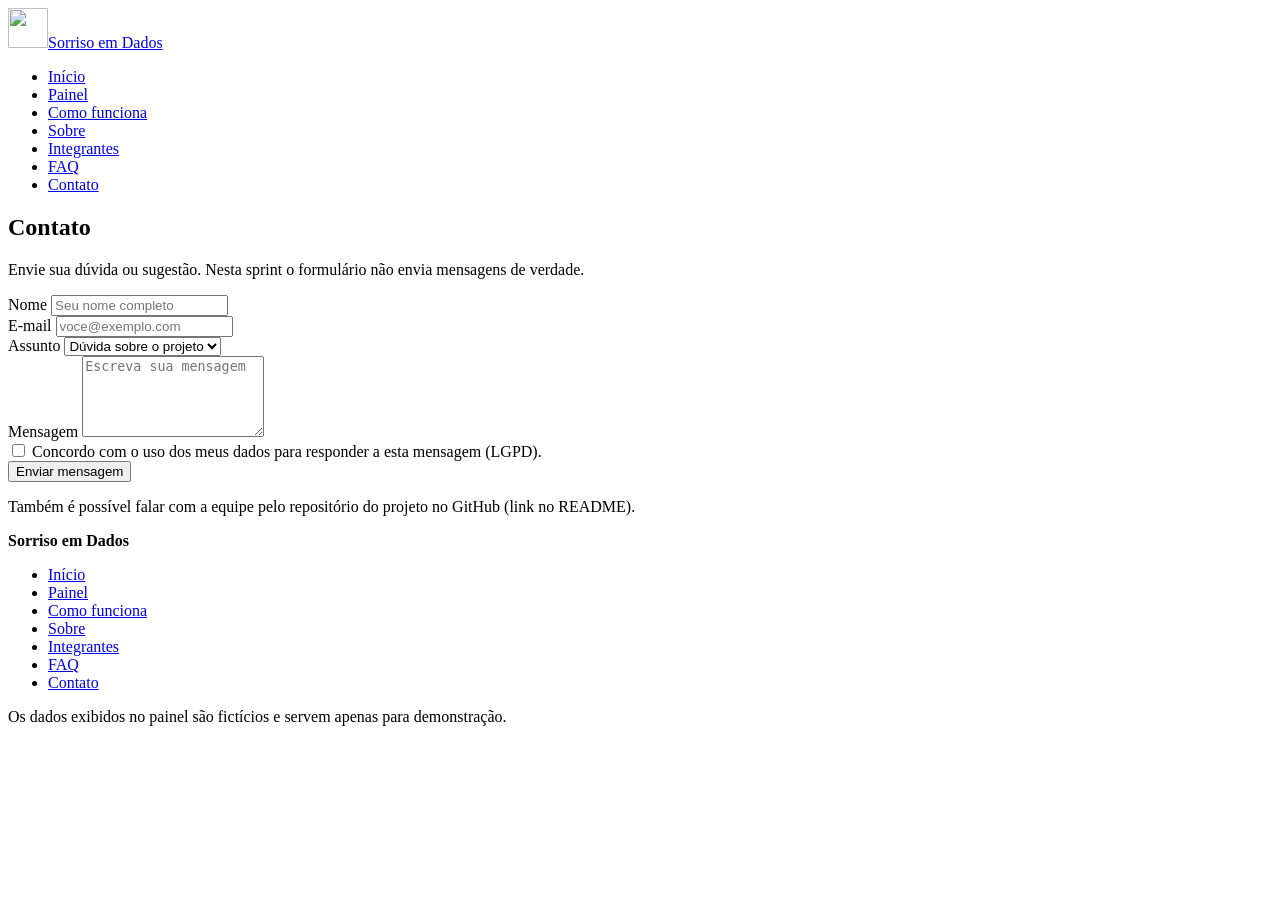
==== contato.html @ 006eeec0 "Alteração da identidade visual" ====
<!DOCTYPE html>
<html lang="pt-BR">
    <head>
        <meta charset="UTF-8">
        <meta name="viewport" content="width=device-width, initial-scale=1.0">
        <meta name="description" content="Fale com a equipe do projeto.">
        <title>Contato - Sorriso em Dados</title>
        <link rel="icon" href="imagens/logo.svg" type="image/svg+xml">
        <link rel="stylesheet" href="css/style.css">
    </head>
    <body>
        <!-- Cabeçalho padrão (igual em todas as páginas) -->
        <header class="cabecalho">
            <div class="container cabecalho__interno">
                <a class="marca" href="index.html"><img src="imagens/logo.svg" alt="" width="40" height="40">Sorriso em Dados</a>
                <nav aria-label="Menu principal">
                    <ul class="menu__lista">
                        <li><a class="menu__link" href="index.html">Início</a></li>
                        <li><a class="menu__link" href="dashboard.html">Painel</a></li>
                        <li><a class="menu__link" href="integracao.html">Como funciona</a></li>
                        <li><a class="menu__link" href="sobre.html">Sobre</a></li>
                        <li><a class="menu__link" href="integrantes.html">Integrantes</a></li>
                        <li><a class="menu__link" href="faq.html">FAQ</a></li>
                        <li><a class="menu__link" href="contato.html" aria-current="page">Contato</a></li>
                    </ul>
                </nav>
            </div>
        </header>
        <main>
            <section class="secao" aria-labelledby="t-ct">
                <div class="container">
                    <h1 id="t-ct">Contato</h1>
                    <p>Envie sua dúvida ou sugestão. Nesta sprint o formulário não envia mensagens de verdade.</p>
                    <form class="formulario" action="#" method="post">
                        <div>
                            <label for="nome">Nome</label>
                            <input type="text" id="nome" name="nome" placeholder="Seu nome completo" autocomplete="name" required>
                        </div>
                        <div>
                            <label for="email">E-mail</label>
                            <input type="email" id="email" name="email" placeholder="voce@exemplo.com" autocomplete="email" required>
                        </div>
                        <div>
                            <label for="assunto">Assunto</label>
                            <select id="assunto" name="assunto">
                                <option>Dúvida sobre o projeto</option>
                                <option>Quero ser parceiro</option>
                                <option>Sugestão</option>
                            </select>
                        </div>
                        <div>
                            <label for="mensagem">Mensagem</label>
                            <textarea id="mensagem" name="mensagem" rows="5" placeholder="Escreva sua mensagem" required></textarea>
                        </div>
                        <div>
                            <input type="checkbox" id="lgpd" name="lgpd" required>
                            <label for="lgpd">Concordo com o uso dos meus dados para responder a esta mensagem (LGPD).</label>
                        </div>
                        <div>
                            <button class="btn btn--primario" type="submit">Enviar mensagem</button>
                        </div>
                    </form>
                    <p>Também é possível falar com a equipe pelo repositório do projeto no GitHub (link no README).</p>
                </div>
            </section>
        </main>
        <!-- Rodapé padrão (igual em todas as páginas) -->
        <footer class="rodape">
            <div class="container">
                <p><strong>Sorriso em Dados</strong></p>
                <ul class="rodape__lista">
                    <li><a href="index.html">Início</a></li>
                    <li><a href="dashboard.html">Painel</a></li>
                    <li><a href="integracao.html">Como funciona</a></li>
                    <li><a href="sobre.html">Sobre</a></li>
                    <li><a href="integrantes.html">Integrantes</a></li>
                    <li><a href="faq.html">FAQ</a></li>
                    <li><a href="contato.html">Contato</a></li>
                </ul>
                <p>Os dados exibidos no painel são fictícios e servem apenas para demonstração.</p>
            </div>
        </footer>
    </body>
</html>
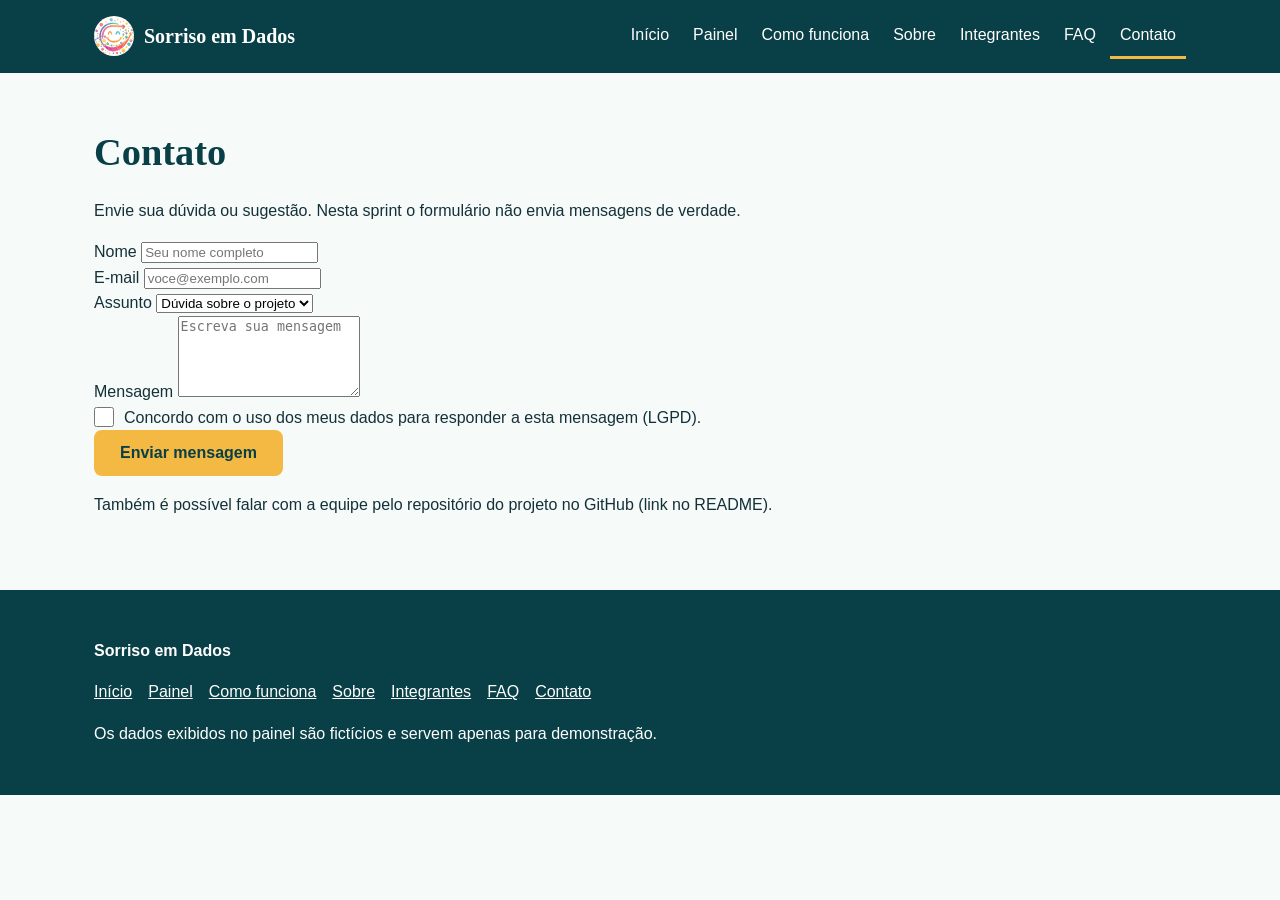
==== commit b76cc330: "Alinhamento do texto com caixa de formulário" ====
--- a/contato.html
+++ b/contato.html
@@ -52,7 +52,7 @@
                             <label for="mensagem">Mensagem</label>
                             <textarea id="mensagem" name="mensagem" rows="5" placeholder="Escreva sua mensagem" required></textarea>
                         </div>
-                        <div>
+                        <div class="formulario__aceite">
                             <input type="checkbox" id="lgpd" name="lgpd" required>
                             <label for="lgpd">Concordo com o uso dos meus dados para responder a esta mensagem (LGPD).</label>
                         </div>
--- a/css/style.css
+++ b/css/style.css
@@ -0,0 +1,139 @@
+/* ==========================================================
+   style.css - Sorriso em Dados (Sprint 01, desktop)
+   1 Variáveis | 2 Base | 3 Layout | 4 Cabeçalho | 5 Botões
+   6 Cards | 7 Componentes | 8 Formulário | 9 Rodapé
+   10 Utilitários | 11 Media queries (992px e 1300px)
+   ========================================================== */
+
+/* ===== 1. Variáveis (paleta e tipografia) ===== */
+:root{--fundo:#F6FAF8;--branco:#fff;--primaria:#0E5A63;--escura:#093F46;--sol:#F4B942;--texto:#14313A;--suave:#4B6670;--menta:#DCEEE9;--borda:#C9DED8;--titulo:Georgia,"Times New Roman",serif;--corpo:"Segoe UI",Roboto,Arial,sans-serif}
+
+/* ===== 2. Base ===== */
+*,*::before,*::after{box-sizing:border-box}
+body{margin:0;font:1rem/1.6 var(--corpo);color:var(--texto);background:var(--fundo)}
+img{max-width:100%}
+h1,h2,h3{font-family:var(--titulo);line-height:1.2;margin:0 0 .6em;color:var(--escura)}
+h1{font-size:2.4rem}
+h2{font-size:1.7rem}
+h3{font-size:1.15rem}
+a{color:var(--primaria)}
+:focus-visible{outline:3px solid var(--primaria);outline-offset:3px}
+.cabecalho :focus-visible,.rodape :focus-visible{outline-color:var(--sol)}
+.sr-somente{position:absolute;left:-9999px}
+
+/* ===== 3. Layout ===== */
+.container{margin:0 auto;padding:0 24px}
+.secao{padding:56px 0}
+.secao--menta{background:var(--menta)}
+.grade{display:grid;gap:24px}
+.aviso{background:#FCEBC2;border-radius:8px;padding:10px 16px;font-size:.95rem}
+
+/* ===== 4. Cabeçalho e menu ===== */
+.cabecalho{background:var(--escura);color:#fff}
+.cabecalho__interno{display:flex;align-items:center;justify-content:space-between;padding-top:14px;padding-bottom:14px}
+.marca{display:flex;align-items:center;gap:10px;color:#fff;text-decoration:none;font:700 1.25rem var(--titulo)}
+.menu__lista{display:flex;gap:4px;margin:0;padding:0;list-style:none}
+.menu__link{display:block;padding:8px 10px;color:#fff;text-decoration:none;border-bottom:3px solid transparent}
+.menu__link:hover,.menu__link[aria-current="page"]{border-color:var(--sol)}
+
+/* ===== 5. Botões ===== */
+.btn{display:inline-block;padding:12px 24px;border:2px solid var(--primaria);border-radius:8px;font:700 1rem var(--corpo);text-decoration:none;cursor:pointer}
+.btn--primario{background:var(--sol);border-color:var(--sol);color:var(--escura)}
+.btn--secundario{background:transparent;color:var(--primaria)}
+
+/* ===== 6. Cards ===== */
+.card{background:var(--branco);border:1px solid var(--borda);border-radius:12px;padding:24px}
+.card__icone{width:48px;height:48px;margin-bottom:12px}
+.destaque{display:block;font:700 2.2rem var(--titulo);color:var(--primaria)}
+
+/* ===== 7. Componentes ===== */
+/* Hero e prévia do painel */
+.hero{background:var(--menta);padding:64px 0}
+.hero__conteudo{display:grid;gap:40px;align-items:center}
+.hero__lead{font-size:1.15rem;color:var(--suave)}
+.hero__acoes{display:flex;gap:12px;margin-top:24px}
+.previa{background:var(--branco);border-radius:20px;padding:24px;box-shadow:0 12px 32px rgba(9,63,70,.18)}
+.previa__titulo{margin:0 0 12px;font-weight:700}
+/* Gráfico de barras (só CSS) */
+.barras{display:flex;align-items:flex-end;gap:12px;height:180px;border-bottom:2px solid var(--borda)}
+.barras__item{flex:1;height:var(--pct);background:var(--primaria);border-radius:6px 6px 0 0}
+.rotulos{display:flex;gap:12px;font-size:.85rem;color:var(--suave)}
+.rotulos span{flex:1;text-align:center}
+/* Funil */
+.funil__linha{display:grid;grid-template-columns:130px 1fr 60px;align-items:center;gap:12px;margin-bottom:10px}
+.funil__barra{width:var(--pct);height:24px;background:var(--primaria);border-radius:6px}
+/* Fluxo em etapas */
+.fluxo{display:grid;gap:36px;margin:0;padding:0;list-style:none;counter-reset:etapa}
+.fluxo__etapa{position:relative;counter-increment:etapa}
+.fluxo__etapa::before{content:counter(etapa);display:flex;align-items:center;justify-content:center;width:36px;height:36px;margin-bottom:8px;border-radius:50%;background:var(--sol);font-weight:700;color:var(--escura)}
+/* Linha do tempo (roadmap) */
+.linha-tempo{margin:0;padding:0 0 0 24px;list-style:none;border-left:3px solid var(--borda)}
+.linha-tempo li{position:relative;margin-bottom:20px}
+.linha-tempo li::before{content:"";position:absolute;left:-33px;top:6px;width:14px;height:14px;border-radius:50%;background:var(--primaria)}
+.linha-tempo__atual::before{background:var(--sol)!important}
+/* Tabela e selos */
+.tabela{width:100%;border-collapse:collapse}
+.tabela th,.tabela td{padding:10px 12px;text-align:left;border-bottom:1px solid var(--borda)}
+.selo{padding:2px 10px;border-radius:99px;background:var(--menta);font-size:.85rem}
+.selo--pendente{background:#FCEBC2}
+/* Integrantes */
+.integrante{text-align:center}
+.integrante__foto{width:120px;height:120px;border-radius:50%;background:var(--menta)}
+.integrante__links{display:flex;justify-content:center;gap:12px}
+/* FAQ (details/summary, sem JavaScript) */
+.faq details{margin-bottom:12px;padding:16px 20px;background:var(--branco);border:1px solid var(--borda);border-radius:8px}
+.faq summary{font-weight:700;cursor:pointer}
+
+/* ===== 8. Formulário ===== */
+.formulario__aceite{display:flex;align-items:flex-start;gap:10px}
+.formulario__aceite input{flex:none;width:20px;height:20px;margin:2px 0 0}
+.formulario__aceite label{margin:0}
+
+/* ===== 9. Rodapé ===== */
+.rodape{padding:32px 0;background:var(--escura);color:#fff}
+.rodape a{color:#fff}
+.rodape__lista{display:flex;flex-wrap:wrap;gap:16px;margin:12px 0;padding:0;list-style:none}
+
+/* ===== 10. Utilitários de porcentagem (barras e funil) ===== */
+.pct-5{--pct:5%}
+.pct-10{--pct:10%}
+.pct-15{--pct:15%}
+.pct-20{--pct:20%}
+.pct-25{--pct:25%}
+.pct-30{--pct:30%}
+.pct-35{--pct:35%}
+.pct-40{--pct:40%}
+.pct-45{--pct:45%}
+.pct-50{--pct:50%}
+.pct-55{--pct:55%}
+.pct-60{--pct:60%}
+.pct-65{--pct:65%}
+.pct-70{--pct:70%}
+.pct-75{--pct:75%}
+.pct-80{--pct:80%}
+.pct-85{--pct:85%}
+.pct-90{--pct:90%}
+.pct-95{--pct:95%}
+.pct-100{--pct:100%}
+
+/* ===== 11. Media queries ===== */
+/* Desktop (laptops e desktops, 992px ou mais) */
+@media (min-width:992px){
+.container{max-width:1140px}
+.grade--2{grid-template-columns:repeat(2,1fr)}
+.grade--3{grid-template-columns:repeat(3,1fr)}
+.grade--4{grid-template-columns:repeat(4,1fr)}
+.hero__conteudo{grid-template-columns:1.1fr .9fr}
+.fluxo{grid-template-columns:repeat(4,1fr)}
+.fluxo__etapa:not(:last-child)::after{content:"";position:absolute;top:14px;right:-24px;width:10px;height:10px;border-top:3px solid var(--primaria);border-right:3px solid var(--primaria);transform:rotate(45deg)}
+.grade--equipe{grid-template-columns:repeat(6,1fr)}
+.grade--equipe .integrante{grid-column:span 2}
+.grade--equipe .integrante:nth-child(4){grid-column:2/4}
+.grade--equipe .integrante:nth-child(5){grid-column:4/6}
+}
+/* Telas grandes (1300px ou mais) */
+@media (min-width:1300px){
+.container{max-width:1240px;padding:0 32px}
+h1{font-size:2.8rem}
+.secao{padding:72px 0}
+}
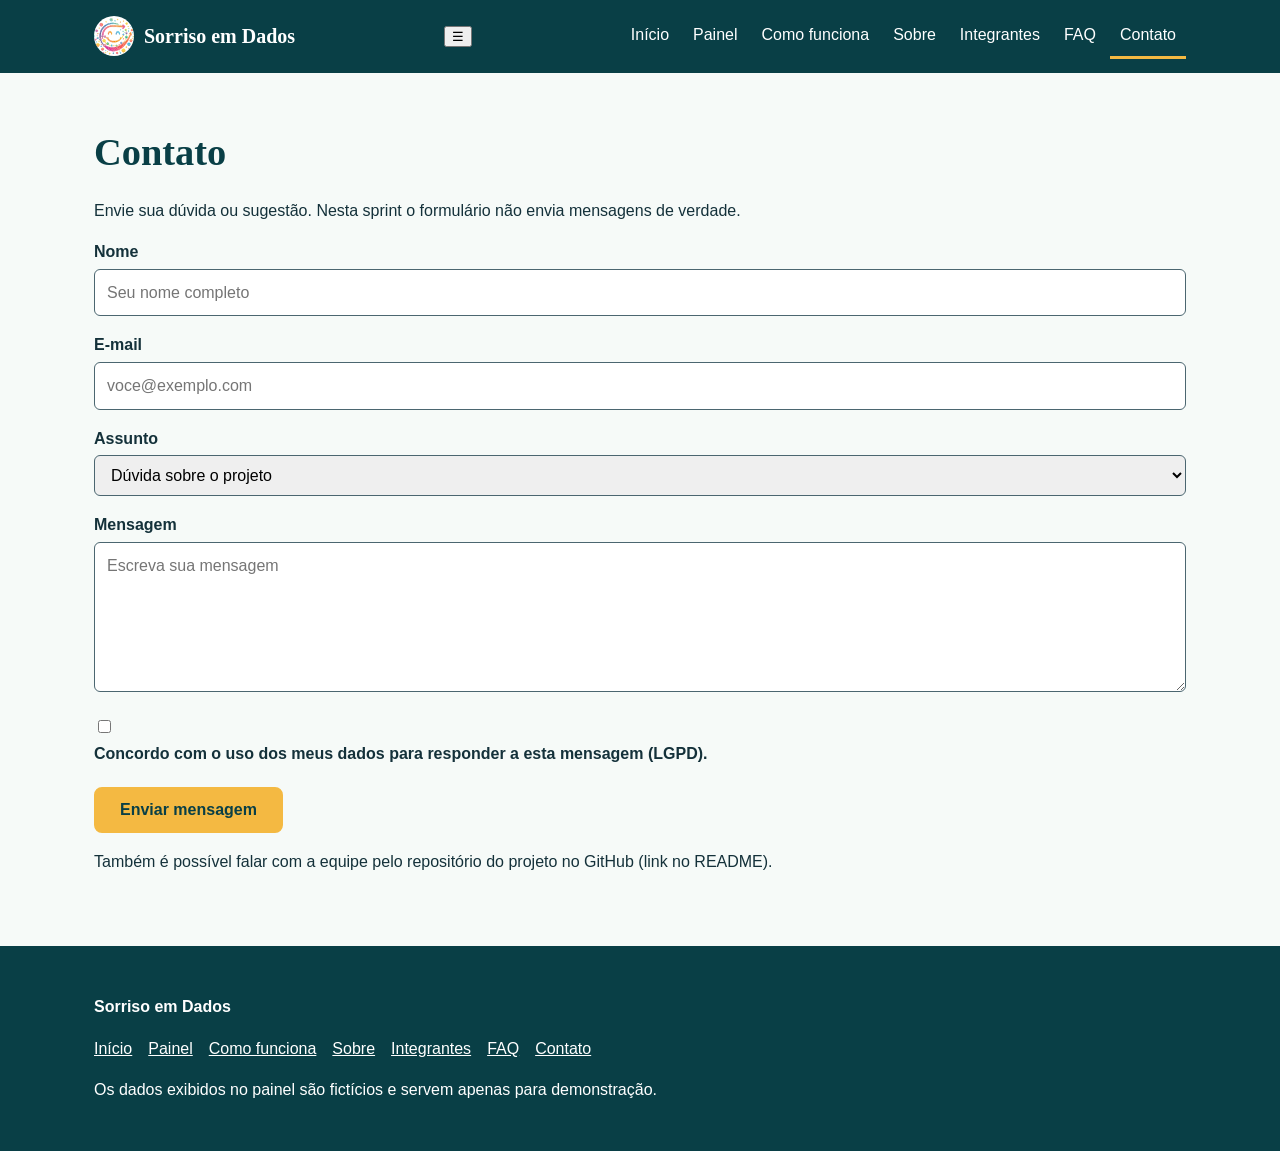
==== commit 0337b97a: "Adiciona botão do menu hambúrguer e link do script nas páginas" ====
--- a/contato.html
+++ b/contato.html
@@ -7,13 +7,18 @@
         <title>Contato - Sorriso em Dados</title>
         <link rel="icon" href="imagens/logo.svg" type="image/svg+xml">
         <link rel="stylesheet" href="css/style.css">
+        <script src="js/script.js" defer></script>
     </head>
     <body>
         <!-- Cabeçalho padrão (igual em todas as páginas) -->
         <header class="cabecalho">
             <div class="container cabecalho__interno">
                 <a class="marca" href="index.html"><img src="imagens/logo.svg" alt="" width="40" height="40">Sorriso em Dados</a>
-                <nav aria-label="Menu principal">
+                <button class="menu__botao" type="button"
+                    aria-expanded="false"
+                    aria-controls="menu-principal"
+                    aria-label="Abrir menu">☰</button>
+                <nav id="menu-principal" aria-label="Menu principal">
                     <ul class="menu__lista">
                         <li><a class="menu__link" href="index.html">Início</a></li>
                         <li><a class="menu__link" href="dashboard.html">Painel</a></li>
--- a/css/style.css
+++ b/css/style.css
@@ -85,9 +85,9 @@
 .faq summary{font-weight:700;cursor:pointer}
 
 /* ===== 8. Formulário ===== */
-.formulario__aceite{display:flex;align-items:flex-start;gap:10px}
-.formulario__aceite input{flex:none;width:20px;height:20px;margin:2px 0 0}
-.formulario__aceite label{margin:0}
+.formulario{display:grid;gap:16px}
+.formulario label{display:block;margin-bottom:4px;font-weight:600}
+.formulario input:not([type="checkbox"]),.formulario select,.formulario textarea{width:100%;padding:10px 12px;border:1px solid var(--suave);border-radius:6px;font:inherit}
 
 /* ===== 9. Rodapé ===== */
 .rodape{padding:32px 0;background:var(--escura);color:#fff}
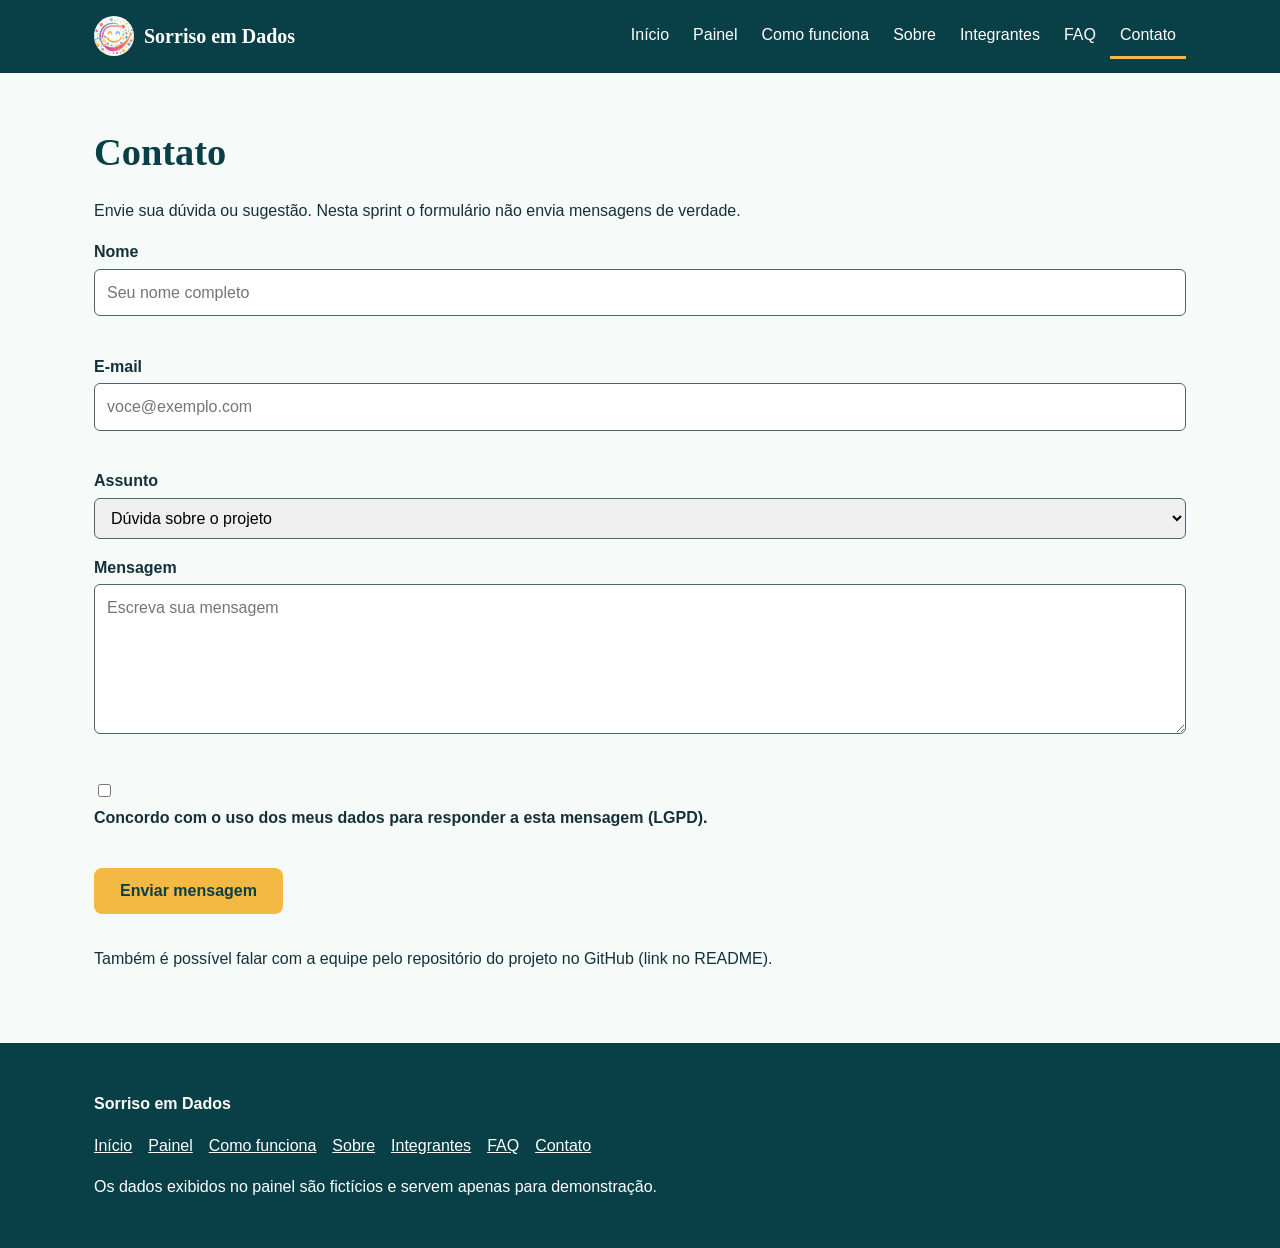
==== commit 1aeccb25: "Remove required e adiciona estrutura de mensagens de erro no formulário" ====
--- a/contato.html
+++ b/contato.html
@@ -19,6 +19,7 @@
                     aria-controls="menu-principal"
                     aria-label="Abrir menu">☰</button>
                 <nav id="menu-principal" aria-label="Menu principal">
+                <nav aria-label="Menu principal">
                     <ul class="menu__lista">
                         <li><a class="menu__link" href="index.html">Início</a></li>
                         <li><a class="menu__link" href="dashboard.html">Painel</a></li>
@@ -36,14 +37,16 @@
                 <div class="container">
                     <h1 id="t-ct">Contato</h1>
                     <p>Envie sua dúvida ou sugestão. Nesta sprint o formulário não envia mensagens de verdade.</p>
-                    <form class="formulario" action="#" method="post">
+                    <form class="formulario" id="form-contato" action="#" method="post" novalidate>
                         <div>
                             <label for="nome">Nome</label>
-                            <input type="text" id="nome" name="nome" placeholder="Seu nome completo" autocomplete="name" required>
+                            <input type="text" id="nome" name="nome" placeholder="Seu nome completo" autocomplete="name">
+                            <span class="formulario__erro" id="erro-nome" aria-live="polite"></span>
                         </div>
                         <div>
                             <label for="email">E-mail</label>
-                            <input type="email" id="email" name="email" placeholder="voce@exemplo.com" autocomplete="email" required>
+                            <input type="email" id="email" name="email" placeholder="voce@exemplo.com" autocomplete="email">
+                            <span class="formulario__erro" id="erro-email" aria-live="polite"></span>
                         </div>
                         <div>
                             <label for="assunto">Assunto</label>
@@ -55,15 +58,18 @@
                         </div>
                         <div>
                             <label for="mensagem">Mensagem</label>
-                            <textarea id="mensagem" name="mensagem" rows="5" placeholder="Escreva sua mensagem" required></textarea>
+                            <textarea id="mensagem" name="mensagem" rows="5" placeholder="Escreva sua mensagem"></textarea>
+                            <span class="formulario__erro" id="erro-mensagem" aria-live="polite"></span>
                         </div>
                         <div class="formulario__aceite">
-                            <input type="checkbox" id="lgpd" name="lgpd" required>
+                            <input type="checkbox" id="lgpd" name="lgpd">
                             <label for="lgpd">Concordo com o uso dos meus dados para responder a esta mensagem (LGPD).</label>
+                            <span class="formulario__erro" id="erro-lgpd" aria-live="polite"></span>
                         </div>
                         <div>
                             <button class="btn btn--primario" type="submit">Enviar mensagem</button>
                         </div>
+                        <p class="formulario__sucesso" id="sucesso-contato" role="status"></p>
                     </form>
                     <p>Também é possível falar com a equipe pelo repositório do projeto no GitHub (link no README).</p>
                 </div>
--- a/css/style.css
+++ b/css/style.css
@@ -13,7 +13,7 @@
 body{margin:0;font:1rem/1.6 var(--corpo);color:var(--texto);background:var(--fundo)}
 img{max-width:100%}
 h1,h2,h3{font-family:var(--titulo);line-height:1.2;margin:0 0 .6em;color:var(--escura)}
-h1{font-size:2.4rem}
+h1{font-size:2rem}
 h2{font-size:1.7rem}
 h3{font-size:1.15rem}
 a{color:var(--primaria)}
@@ -30,11 +30,16 @@
 
 /* ===== 4. Cabeçalho e menu ===== */
 .cabecalho{background:var(--escura);color:#fff}
-.cabecalho__interno{display:flex;align-items:center;justify-content:space-between;padding-top:14px;padding-bottom:14px}
+.cabecalho__interno{display:flex;flex-wrap:wrap;align-items:center;justify-content:space-between;padding-top:14px;padding-bottom:14px}
 .marca{display:flex;align-items:center;gap:10px;color:#fff;text-decoration:none;font:700 1.25rem var(--titulo)}
-.menu__lista{display:flex;gap:4px;margin:0;padding:0;list-style:none}
+.menu__lista{display:flex;flex-direction:column;gap:4px;margin:0;padding:0;list-style:none}
 .menu__link{display:block;padding:8px 10px;color:#fff;text-decoration:none;border-bottom:3px solid transparent}
 .menu__link:hover,.menu__link[aria-current="page"]{border-color:var(--sol)}
+
+/* Botão hambúrguer (visível só em mobile e tablets) */
+.menu__botao{display:block;background:none;border:2px solid #fff;border-radius:8px;color:#fff;font-size:1.5rem;line-height:1;padding:6px 12px;cursor:pointer}
+#menu-principal{display:none;width:100%}
+#menu-principal.aberto{display:block}
 
 /* ===== 5. Botões ===== */
 .btn{display:inline-block;padding:12px 24px;border:2px solid var(--primaria);border-radius:8px;font:700 1rem var(--corpo);text-decoration:none;cursor:pointer}
@@ -88,6 +93,10 @@
 .formulario{display:grid;gap:16px}
 .formulario label{display:block;margin-bottom:4px;font-weight:600}
 .formulario input:not([type="checkbox"]),.formulario select,.formulario textarea{width:100%;padding:10px 12px;border:1px solid var(--suave);border-radius:6px;font:inherit}
+/* Validação: mensagens e destaque de erro */
+.formulario__erro{display:block;min-height:1.2em;margin-top:4px;font-size:.9rem;color:#B3261E}
+.formulario input.campo--erro,.formulario textarea.campo--erro{border-color:#B3261E;border-width:2px}
+.formulario__sucesso{margin:0;font-weight:600;color:#1E6B34}
 
 /* ===== 9. Rodapé ===== */
 .rodape{padding:32px 0;background:var(--escura);color:#fff}
@@ -117,8 +126,31 @@
 .pct-100{--pct:100%}
 
 /* ===== 11. Media queries ===== */
+/* Mobile (até 480px) */
+@media (max-width:480px){
+.container{padding:0 16px}
+.secao{padding:40px 0}
+.hero{padding:40px 0}
+.hero__acoes{flex-direction:column}
+.hero__acoes .btn{text-align:center}
+.funil__linha{grid-template-columns:90px 1fr 48px}
+.barras{gap:6px}
+.rotulos{gap:6px;font-size:.75rem}
+.tabela{font-size:.85rem}
+.tabela th,.tabela td{padding:8px}
+}
+/* Tablet (768px ou mais) */
+@media (min-width:768px){
+h1{font-size:2.4rem}
+.grade--2,.grade--3,.grade--4{grid-template-columns:repeat(2,1fr)}
+.fluxo{grid-template-columns:repeat(2,1fr)}
+.grade--equipe{grid-template-columns:repeat(2,1fr)}
+}
 /* Desktop (laptops e desktops, 992px ou mais) */
 @media (min-width:992px){
+.menu__botao{display:none}
+#menu-principal{display:block;width:auto}
+.menu__lista{flex-direction:row}   
 .container{max-width:1140px}
 .grade--2{grid-template-columns:repeat(2,1fr)}
 .grade--3{grid-template-columns:repeat(3,1fr)}
